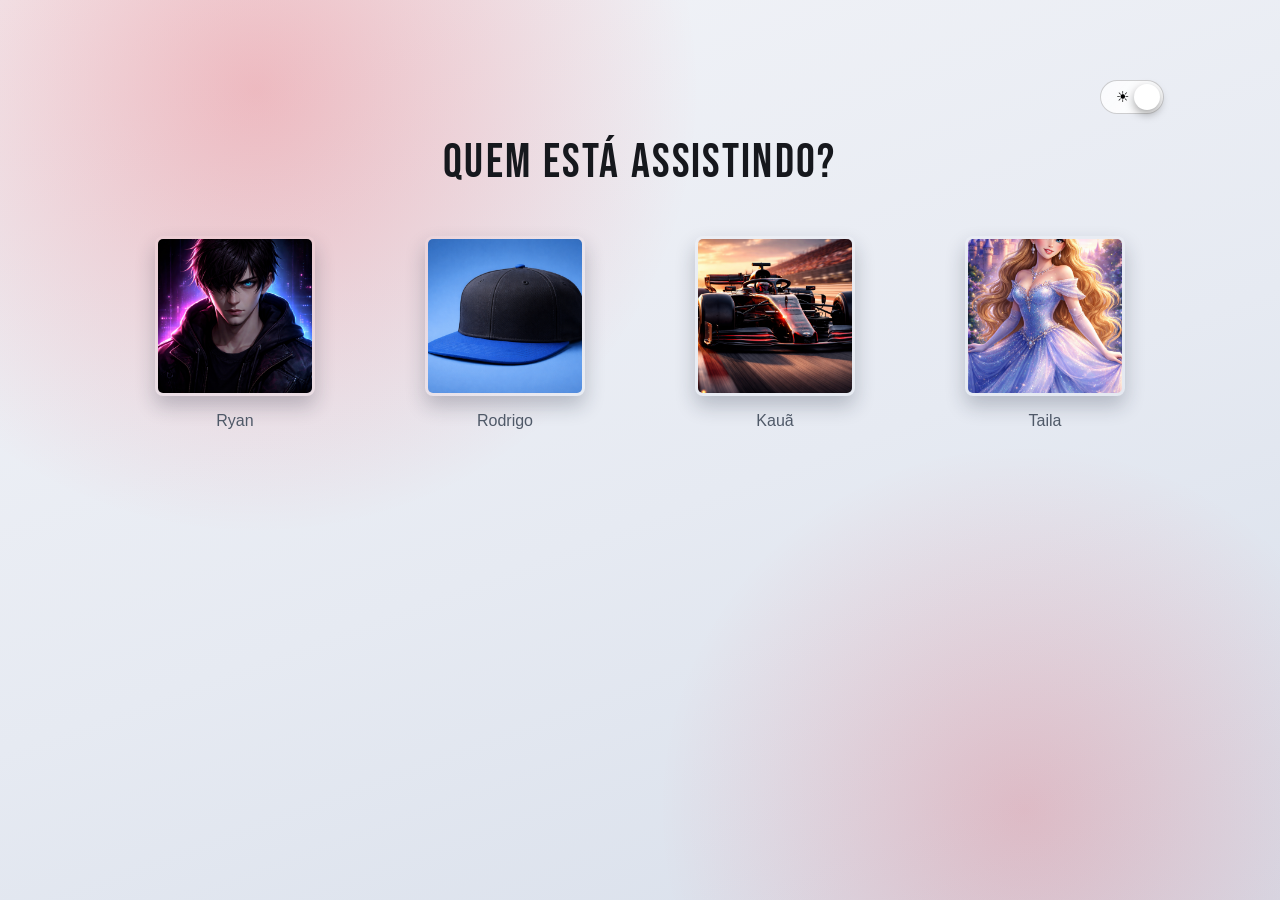
==== index.html @ f1d1c09f "Correção do bug da página inicial." ====
<!doctype html>
<html lang="pt-BR">
<head>
  <meta charset="UTF-8" />
  <meta name="viewport" content="width=device-width, initial-scale=1.0" />
  <title>Redirecionando...</title>
  <meta http-equiv="refresh" content="0; url=./pagina%20inicial/index.html" />
  <script>
    window.location.replace("./pagina%20inicial/index.html");
  </script>
</head>
<body>
  <p>Redirecionando para a página inicial...</p>
  <p>
    Se o redirecionamento não acontecer,
    <a href="./pagina%20inicial/index.html">clique aqui</a>.
  </p>
</body>
</html>
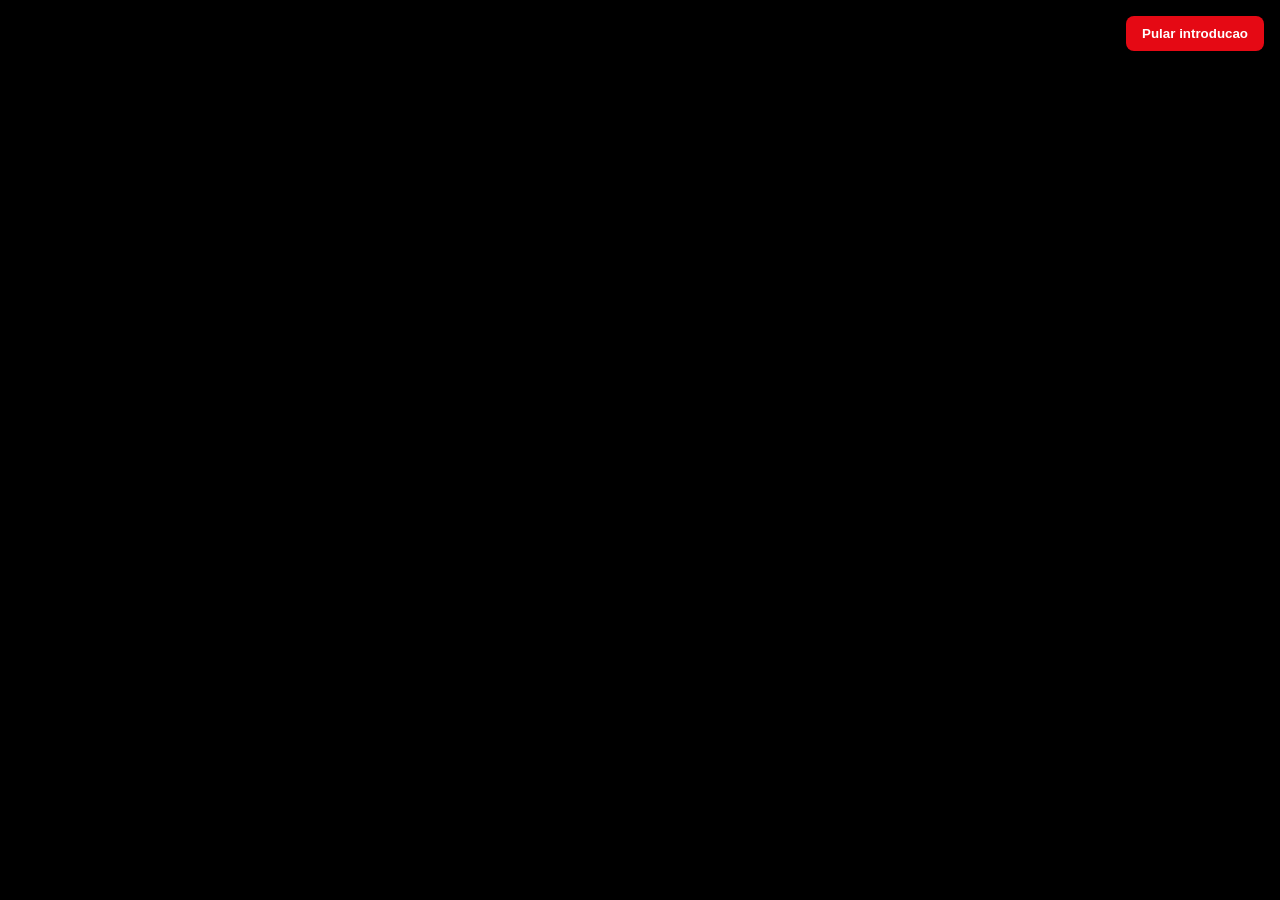
==== commit c11d82d7: "Aplicação de uma introdução" ====
--- a/index.html
+++ b/index.html
@@ -3,17 +3,104 @@
 <head>
   <meta charset="UTF-8" />
   <meta name="viewport" content="width=device-width, initial-scale=1.0" />
-  <title>Redirecionando...</title>
-  <meta http-equiv="refresh" content="0; url=./pagina%20inicial/index.html" />
-  <script>
-    window.location.replace("./pagina%20inicial/index.html");
-  </script>
+  <title>Introducao</title>
+  <style>
+    :root {
+      color-scheme: dark;
+    }
+
+    * {
+      box-sizing: border-box;
+    }
+
+    body {
+      margin: 0;
+      min-height: 100vh;
+      overflow: hidden;
+      background: #000;
+      font-family: "Segoe UI", Tahoma, Geneva, Verdana, sans-serif;
+      color: #fff;
+    }
+
+    .intro {
+      position: fixed;
+      inset: 0;
+      width: 100vw;
+      height: 100vh;
+      background: #000;
+    }
+
+    .player,
+    #yt-player,
+    iframe {
+      width: 100%;
+      height: 100%;
+      border: 0;
+      background: #000;
+    }
+
+    #skip-intro {
+      position: fixed;
+      z-index: 10;
+      top: 16px;
+      right: 16px;
+      appearance: none;
+      border: 0;
+      cursor: pointer;
+      color: #fff;
+      background: #e50914;
+      padding: 10px 16px;
+      border-radius: 8px;
+      font-weight: 600;
+      transition: transform 150ms ease, background-color 150ms ease;
+    }
+
+    #skip-intro:hover {
+      transform: translateY(-1px);
+      background: #ff1f2b;
+    }
+  </style>
 </head>
 <body>
-  <p>Redirecionando para a página inicial...</p>
-  <p>
-    Se o redirecionamento não acontecer,
-    <a href="./pagina%20inicial/index.html">clique aqui</a>.
-  </p>
+  <main class="intro" aria-label="Introducao do site">
+    <div class="player">
+      <div id="yt-player"></div>
+    </div>
+  </main>
+  <button id="skip-intro" type="button">Pular introducao</button>
+
+  <script src="https://www.youtube.com/iframe_api"></script>
+  <script>
+    const HOME_URL = "./pagina%20inicial/index.html";
+
+    function goToHome() {
+      window.location.replace(HOME_URL);
+    }
+
+    document.getElementById("skip-intro").addEventListener("click", goToHome);
+
+    function onYouTubeIframeAPIReady() {
+      new YT.Player("yt-player", {
+        videoId: "GV3HUDMQ-F8",
+        playerVars: {
+          autoplay: 1,
+          mute: 1,
+          controls: 1,
+          rel: 0,
+          playsinline: 1,
+        },
+        events: {
+          onStateChange: (event) => {
+            if (event.data === YT.PlayerState.ENDED) {
+              goToHome();
+            }
+          },
+        },
+      });
+    }
+
+    // Necessario para o callback global exigido pela API do YouTube.
+    window.onYouTubeIframeAPIReady = onYouTubeIframeAPIReady;
+  </script>
 </body>
 </html>
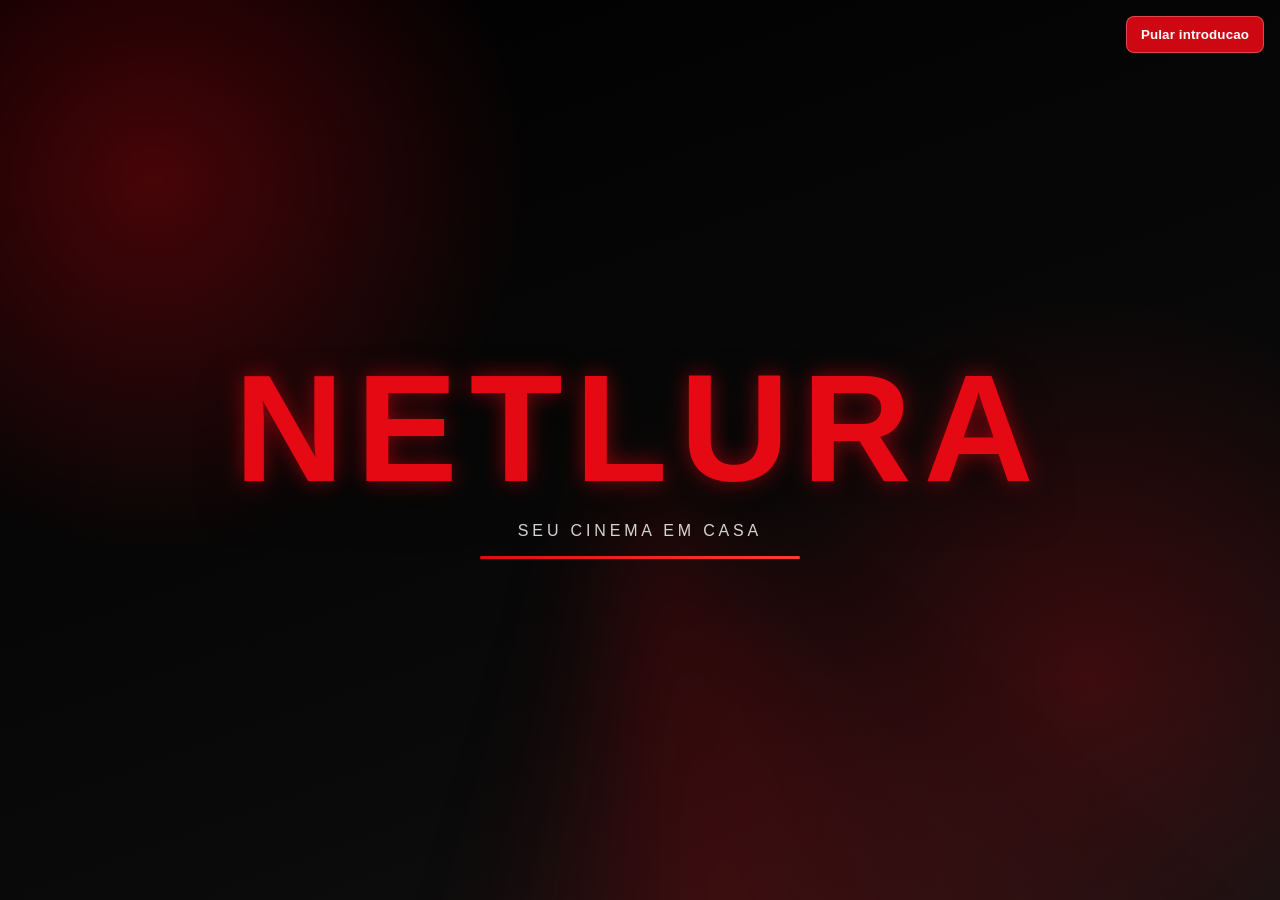
==== commit 666e7f34: "Atualizações estéticas" ====
--- a/index.html
+++ b/index.html
@@ -3,104 +3,213 @@
 <head>
   <meta charset="UTF-8" />
   <meta name="viewport" content="width=device-width, initial-scale=1.0" />
-  <title>Introducao</title>
+  <title>Netlura</title>
   <style>
     :root {
       color-scheme: dark;
+      --brand: #e50914;
+      --brand-soft: #ff3b30;
+      --bg-0: #000;
+      --bg-1: #0a0a0a;
+      --text: #f5f5f1;
     }
 
     * {
       box-sizing: border-box;
     }
 
+    html,
     body {
       margin: 0;
-      min-height: 100vh;
+      min-height: 100%;
+    }
+
+    body {
+      min-height: 100dvh;
       overflow: hidden;
-      background: #000;
       font-family: "Segoe UI", Tahoma, Geneva, Verdana, sans-serif;
-      color: #fff;
+      color: var(--text);
+      background:
+        radial-gradient(circle at 12% 20%, rgba(229, 9, 20, 0.3) 0%, transparent 28%),
+        radial-gradient(circle at 85% 75%, rgba(229, 9, 20, 0.22) 0%, transparent 30%),
+        linear-gradient(160deg, var(--bg-0) 0%, var(--bg-1) 70%, #131313 100%);
     }
 
     .intro {
       position: fixed;
       inset: 0;
-      width: 100vw;
-      height: 100vh;
-      background: #000;
-    }
-
-    .player,
-    #yt-player,
-    iframe {
+      min-height: 100dvh;
+      display: grid;
+      place-items: center;
+      isolation: isolate;
+      overflow: hidden;
+    }
+
+    .intro::before {
+      content: "";
+      position: absolute;
+      inset: -20%;
+      background: conic-gradient(from 200deg, transparent 0deg 290deg, rgba(229, 9, 20, 0.24) 330deg, transparent 360deg);
+      filter: blur(50px);
+      animation: glow-spin 6s linear infinite;
+      z-index: -1;
+    }
+
+    .brand {
+      text-align: center;
+      transform: translateY(6px);
+      animation: brand-in 900ms ease-out both;
+    }
+
+    .brand-title {
+      margin: 0;
+      font-size: clamp(2.8rem, 13vw, 9.5rem);
+      font-weight: 900;
+      letter-spacing: 0.08em;
+      text-transform: uppercase;
+      color: var(--brand);
+      text-shadow: 0 0 22px rgba(229, 9, 20, 0.55), 0 20px 45px rgba(0, 0, 0, 0.6);
+      animation: pulse-logo 2200ms ease-in-out infinite;
+    }
+
+    .brand-subtitle {
+      margin: 0.4rem 0 0;
+      font-size: clamp(0.82rem, 1.4vw, 1rem);
+      letter-spacing: 0.24em;
+      text-transform: uppercase;
+      color: rgba(245, 245, 241, 0.86);
+    }
+
+    .progress {
+      width: min(320px, 70vw);
+      height: 3px;
+      margin: 1rem auto 0;
+      border-radius: 999px;
+      background: rgba(255, 255, 255, 0.18);
+      overflow: hidden;
+    }
+
+    .progress::after {
+      content: "";
+      display: block;
       width: 100%;
       height: 100%;
-      border: 0;
-      background: #000;
+      transform-origin: left center;
+      transform: scaleX(0.08);
+      background: linear-gradient(90deg, var(--brand), var(--brand-soft));
+      animation: progress-fill 2400ms cubic-bezier(0.19, 1, 0.22, 1) forwards;
     }
 
     #skip-intro {
       position: fixed;
+      top: calc(16px + env(safe-area-inset-top));
+      right: calc(16px + env(safe-area-inset-right));
       z-index: 10;
-      top: 16px;
-      right: 16px;
       appearance: none;
-      border: 0;
+      border: 1px solid rgba(255, 255, 255, 0.26);
       cursor: pointer;
       color: #fff;
-      background: #e50914;
-      padding: 10px 16px;
+      background: rgba(229, 9, 20, 0.9);
+      padding: 10px 14px;
       border-radius: 8px;
-      font-weight: 600;
-      transition: transform 150ms ease, background-color 150ms ease;
+      font-weight: 700;
+      letter-spacing: 0.01em;
+      transition: transform 180ms ease, background-color 180ms ease, border-color 180ms ease;
     }
 
     #skip-intro:hover {
       transform: translateY(-1px);
       background: #ff1f2b;
+      border-color: rgba(255, 255, 255, 0.45);
+    }
+
+    #skip-intro:focus-visible {
+      outline: 2px solid #fff;
+      outline-offset: 2px;
+    }
+
+    @keyframes brand-in {
+      from {
+        opacity: 0;
+        transform: translateY(16px) scale(0.96);
+        filter: blur(3px);
+      }
+
+      to {
+        opacity: 1;
+        transform: translateY(0) scale(1);
+        filter: blur(0);
+      }
+    }
+
+    @keyframes pulse-logo {
+      0%,
+      100% {
+        text-shadow: 0 0 20px rgba(229, 9, 20, 0.5), 0 18px 45px rgba(0, 0, 0, 0.65);
+      }
+
+      50% {
+        text-shadow: 0 0 32px rgba(229, 9, 20, 0.78), 0 24px 52px rgba(0, 0, 0, 0.7);
+      }
+    }
+
+    @keyframes progress-fill {
+      to {
+        transform: scaleX(1);
+      }
+    }
+
+    @keyframes glow-spin {
+      to {
+        transform: rotate(360deg);
+      }
+    }
+
+    @media (prefers-reduced-motion: reduce) {
+      .intro::before,
+      .brand-title,
+      .progress::after {
+        animation: none;
+      }
+    }
+
+    @media (max-width: 680px) {
+      .brand-title {
+        letter-spacing: 0.05em;
+      }
+
+      .brand-subtitle {
+        letter-spacing: 0.16em;
+      }
+
+      #skip-intro {
+        padding: 9px 12px;
+        font-size: 0.9rem;
+      }
     }
   </style>
 </head>
 <body>
   <main class="intro" aria-label="Introducao do site">
-    <div class="player">
-      <div id="yt-player"></div>
+    <div class="brand" aria-hidden="true">
+      <h1 class="brand-title">NETLURA</h1>
+      <p class="brand-subtitle">Seu cinema em casa</p>
+      <div class="progress"></div>
     </div>
   </main>
   <button id="skip-intro" type="button">Pular introducao</button>
 
-  <script src="https://www.youtube.com/iframe_api"></script>
   <script>
     const HOME_URL = "./pagina%20inicial/index.html";
+    const REDUCE_MOTION = window.matchMedia("(prefers-reduced-motion: reduce)").matches;
+    const INTRO_DURATION = REDUCE_MOTION ? 450 : 2600;
 
     function goToHome() {
       window.location.replace(HOME_URL);
     }
 
     document.getElementById("skip-intro").addEventListener("click", goToHome);
-
-    function onYouTubeIframeAPIReady() {
-      new YT.Player("yt-player", {
-        videoId: "GV3HUDMQ-F8",
-        playerVars: {
-          autoplay: 1,
-          mute: 1,
-          controls: 1,
-          rel: 0,
-          playsinline: 1,
-        },
-        events: {
-          onStateChange: (event) => {
-            if (event.data === YT.PlayerState.ENDED) {
-              goToHome();
-            }
-          },
-        },
-      });
-    }
-
-    // Necessario para o callback global exigido pela API do YouTube.
-    window.onYouTubeIframeAPIReady = onYouTubeIframeAPIReady;
+    window.setTimeout(goToHome, INTRO_DURATION);
   </script>
 </body>
 </html>
